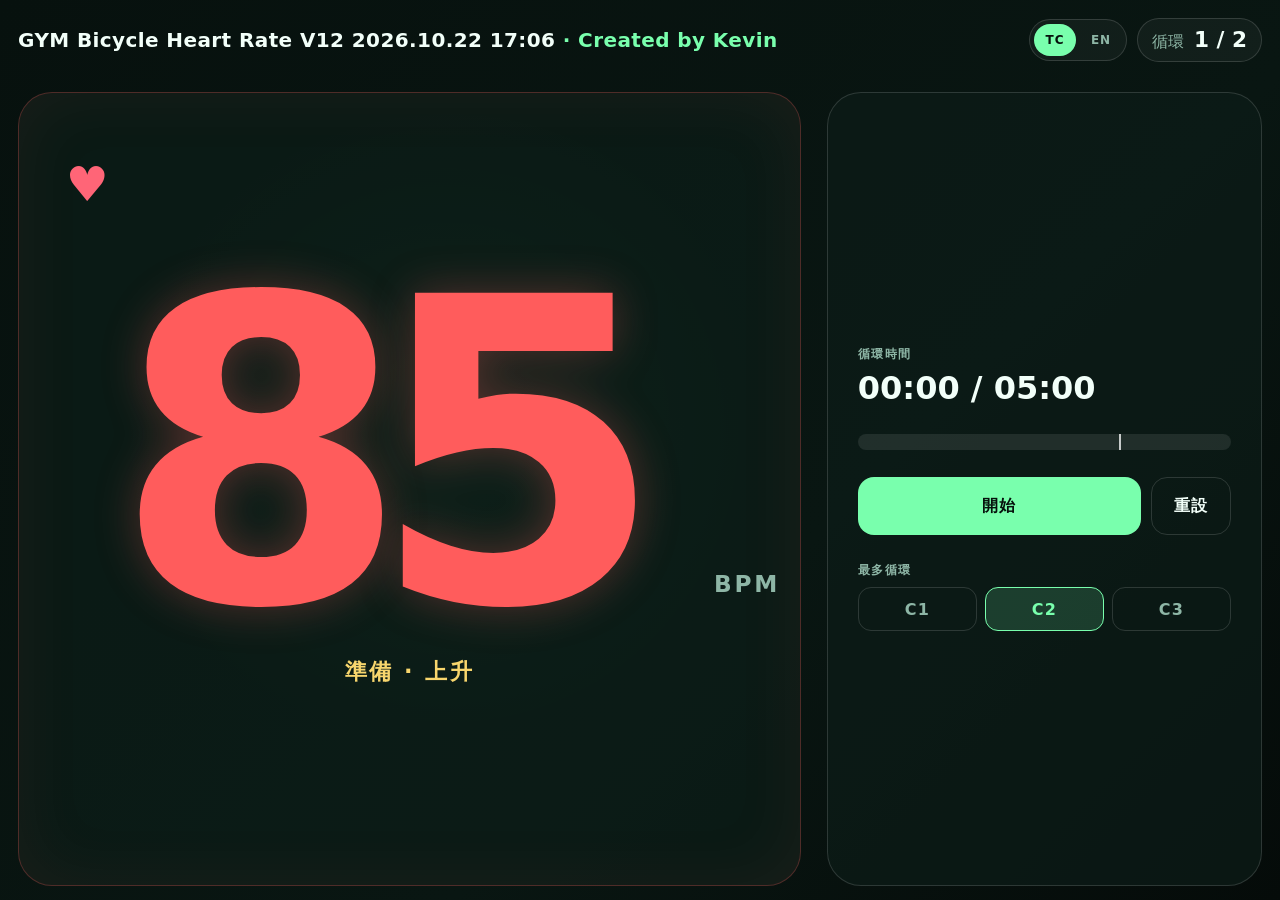
==== index.html @ 9a4c1033 "Add Traditional Chinese and English controls" ====
<!doctype html>
<html lang="zh-Hant">
<head>
  <meta charset="utf-8">
  <meta name="viewport" content="width=device-width, initial-scale=1, viewport-fit=cover">
  <meta name="theme-color" content="#07110e">
  <meta name="apple-mobile-web-app-capable" content="yes">
  <meta name="apple-mobile-web-app-status-bar-style" content="black-translucent">
  <meta name="apple-mobile-web-app-title" content="GYM">
  <link rel="apple-touch-icon" sizes="180x180" href="assets/gym-icon-180.png">
  <link rel="manifest" href="manifest.webmanifest">
  <title>GYM Bicycle Heart Rate V12 2026.10.22 17:06</title>
  <link rel="stylesheet" href="styles.css">
</head>
<body>
  <main class="app" aria-labelledby="app-title">
    <header class="status-bar">
      <h1 id="app-title" class="title-line">GYM Bicycle Heart Rate V12 2026.10.22 17:06 <span>· Created by Kevin</span></h1>
      <div class="header-actions">
        <div class="language-switcher" role="group" aria-label="Language">
          <button class="language-button is-selected" type="button" data-language="tc" aria-pressed="true">TC</button>
          <button class="language-button" type="button" data-language="en" aria-pressed="false">EN</button>
        </div>
        <div class="cycle-badge" aria-live="polite">
        <span id="cycle-badge-label">循環</span>
        <strong id="cycle-count">1 / 3</strong>
        </div>
      </div>
    </header>

    <section class="heart-panel" aria-label="目標心率">
      <div class="heart-mark" aria-hidden="true">♥</div>
      <div class="rate-wrap">
        <output id="heart-rate" class="heart-rate" aria-live="polite">85</output>
        <span id="rate-unit" class="unit">BPM</span>
      </div>
      <p id="phase-label" class="phase-label">準備 · 上升</p>
    </section>

    <section class="controls-panel">
      <div class="time-block">
        <span id="cycle-time-label" class="time-label">循環時間</span>
        <output id="cycle-time" class="time-value">00:00 / 05:00</output>
      </div>

      <div class="progress-track" aria-label="Cycle progress">
        <div id="progress-fill" class="progress-fill"></div>
        <span class="peak-marker" aria-hidden="true"></span>
      </div>

      <div class="button-row">
        <button id="start-button" class="primary-button" type="button">開始</button>
        <button id="reset-button" class="secondary-button" type="button">重設</button>
      </div>

      <div id="cycle-selector" class="cycle-selector" role="group" aria-label="最多循環次數">
        <span id="max-cycles-label" class="time-label">最多循環</span>
        <div class="cycle-options">
          <button class="cycle-option" type="button" data-cycles="1" aria-pressed="false">C1</button>
          <button class="cycle-option is-selected" type="button" data-cycles="2" aria-pressed="true">C2</button>
          <button class="cycle-option" type="button" data-cycles="3" aria-pressed="false">C3</button>
        </div>
      </div>
    </section>

    <div id="done-overlay" class="done-overlay" role="alertdialog" aria-modal="true" aria-labelledby="done-title" hidden>
      <div class="done-card">
        <p id="done-eyebrow" class="eyebrow">運動完成</p>
        <h2 id="done-title">DONE</h2>
        <p id="done-summary">2 cycles · 10 minutes</p>
        <button id="done-reset-button" class="primary-button" type="button">再來一次</button>
      </div>
    </div>

    <aside class="rotate-notice" aria-live="polite">
      請將 iPhone 轉為橫向
    </aside>
  </main>

  <script src="app.js"></script>
</body>
</html>
---- styles.css ----
:root {
  color-scheme: dark;
  --bg: #07110e;
  --panel: #0d1d18;
  --text: #f2fff9;
  --muted: #8eb6a6;
  --green: #79ffad;
  --yellow: #f8d66d;
  --red: #ff6577;
  --rate-color: hsl(0 100% 68%);
  --line: rgba(255, 255, 255, 0.14);
}

* {
  box-sizing: border-box;
}

html,
body {
  min-height: 100%;
  margin: 0;
  overflow: hidden;
  background: var(--bg);
}

body {
  font-family: ui-rounded, "SF Pro Rounded", "Avenir Next", system-ui, sans-serif;
  color: var(--text);
  -webkit-font-smoothing: antialiased;
  -webkit-tap-highlight-color: transparent;
}

button {
  font: inherit;
}

.app {
  position: relative;
  display: grid;
  grid-template-columns: minmax(0, 1fr) minmax(280px, 34vw);
  grid-template-rows: auto minmax(0, 1fr);
  gap: clamp(10px, 2vw, 26px);
  width: 100vw;
  height: 100svh;
  padding: max(14px, env(safe-area-inset-top))
    max(18px, env(safe-area-inset-right))
    max(14px, env(safe-area-inset-bottom))
    max(18px, env(safe-area-inset-left));
  background:
    radial-gradient(circle at 35% 48%, rgba(121, 255, 173, 0.1), transparent 34%),
    linear-gradient(135deg, #07110e, #091612 62%, #050b09);
}

.status-bar {
  grid-column: 1 / -1;
  display: flex;
  align-items: center;
  justify-content: space-between;
  min-height: 52px;
}

.header-actions {
  display: flex;
  align-items: center;
  gap: 10px;
}

.language-switcher {
  display: grid;
  grid-template-columns: repeat(2, auto);
  gap: 4px;
  padding: 4px;
  border: 1px solid var(--line);
  border-radius: 999px;
  background: rgba(255, 255, 255, 0.04);
}

.language-button {
  min-width: 42px;
  min-height: 32px;
  border: 0;
  border-radius: 999px;
  background: transparent;
  color: var(--muted);
  font-size: 0.75rem;
  font-weight: 900;
  letter-spacing: 0.08em;
  cursor: pointer;
}

.language-button.is-selected {
  background: var(--green);
  color: #06110c;
}

.eyebrow,
.status-bar h1 {
  margin: 0;
}

.eyebrow {
  color: var(--green);
  font-size: clamp(0.68rem, 1.3vw, 0.9rem);
  font-weight: 800;
  letter-spacing: 0.16em;
}

.status-bar .title-line {
  overflow: hidden;
  font-size: clamp(0.74rem, 1.7vw, 1.25rem);
  font-weight: 850;
  letter-spacing: 0.02em;
  text-overflow: ellipsis;
  white-space: nowrap;
}

.title-line span {
  color: var(--green);
}

.cycle-badge {
  display: flex;
  align-items: baseline;
  gap: 10px;
  padding: 8px 14px;
  border: 1px solid var(--line);
  border-radius: 999px;
  background: rgba(255, 255, 255, 0.04);
  color: var(--muted);
}

.cycle-badge strong {
  color: var(--text);
  font-size: clamp(1rem, 2vw, 1.35rem);
}

.heart-panel {
  position: relative;
  display: grid;
  place-content: center;
  min-width: 0;
  min-height: 0;
  overflow: hidden;
  border: 1px solid color-mix(in srgb, var(--rate-color) 28%, transparent);
  border-radius: clamp(18px, 3vw, 34px);
  background: rgba(13, 29, 24, 0.76);
  box-shadow: inset 0 0 70px color-mix(in srgb, var(--rate-color) 7%, transparent);
  transition: border-color 300ms linear, box-shadow 300ms linear;
}

.heart-mark {
  position: absolute;
  top: 8%;
  left: 6%;
  color: var(--red);
  font-size: clamp(1.5rem, 4vw, 3rem);
  animation: beat 1s ease-in-out infinite;
}

.rate-wrap {
  display: flex;
  align-items: flex-end;
  justify-content: center;
  line-height: 0.78;
}

.heart-rate {
  min-width: 2.25ch;
  color: var(--rate-color);
  font-size: clamp(9rem, 47vh, 32rem);
  font-weight: 900;
  font-variant-numeric: tabular-nums;
  letter-spacing: -0.09em;
  text-align: center;
  text-shadow: 0 0 46px color-mix(in srgb, var(--rate-color) 30%, transparent);
  transition: color 300ms linear, text-shadow 300ms linear;
}

.unit {
  margin: 0 0 3vh 1vw;
  color: var(--muted);
  font-size: clamp(0.8rem, 2.2vw, 1.45rem);
  font-weight: 800;
  letter-spacing: 0.12em;
}

.phase-label {
  margin: 4vh 0 0;
  color: var(--yellow);
  font-size: clamp(0.85rem, 2.1vw, 1.4rem);
  font-weight: 900;
  letter-spacing: 0.11em;
  text-align: center;
}

.controls-panel {
  display: flex;
  flex-direction: column;
  justify-content: center;
  gap: clamp(14px, 3vh, 28px);
  padding: clamp(16px, 3vw, 30px);
  border: 1px solid var(--line);
  border-radius: clamp(18px, 3vw, 34px);
  background: rgba(13, 29, 24, 0.72);
}

.time-block {
  display: grid;
  gap: 6px;
}

.time-label {
  color: var(--muted);
  font-size: 0.78rem;
  font-weight: 800;
  letter-spacing: 0.12em;
  text-transform: uppercase;
}

.time-value {
  font-size: clamp(1.3rem, 3vw, 2rem);
  font-weight: 850;
  font-variant-numeric: tabular-nums;
}

.progress-track {
  position: relative;
  height: 16px;
  overflow: hidden;
  border-radius: 999px;
  background: rgba(255, 255, 255, 0.09);
}

.progress-fill {
  width: 0;
  height: 100%;
  border-radius: inherit;
  background: linear-gradient(90deg, var(--green), var(--yellow), var(--red));
  transition: width 120ms linear;
}

.peak-marker {
  position: absolute;
  top: -3px;
  bottom: -3px;
  left: 70%;
  width: 2px;
  background: white;
  opacity: 0.75;
}

.button-row {
  display: grid;
  grid-template-columns: 1fr auto;
  gap: 10px;
}

.primary-button,
.secondary-button {
  min-height: 58px;
  border-radius: 16px;
  font-weight: 900;
  letter-spacing: 0.08em;
  cursor: pointer;
}

.primary-button {
  border: 0;
  background: var(--green);
  color: #06110c;
  transition: background 180ms ease, color 180ms ease, box-shadow 180ms ease;
}

.primary-button.is-running {
  background: #ff9d3d;
  color: #241000;
  box-shadow: 0 0 26px rgba(255, 157, 61, 0.38);
}

.secondary-button {
  min-width: 80px;
  border: 1px solid var(--line);
  background: transparent;
  color: var(--text);
}

.cycle-selector {
  display: grid;
  gap: 8px;
}

.cycle-options {
  display: grid;
  grid-template-columns: repeat(3, 1fr);
  gap: 8px;
}

.cycle-option {
  min-height: 44px;
  border: 1px solid var(--line);
  border-radius: 13px;
  background: transparent;
  color: var(--muted);
  font-weight: 900;
  letter-spacing: 0.08em;
  cursor: pointer;
  transition: background 160ms ease, border-color 160ms ease, color 160ms ease;
}

.cycle-option.is-selected {
  border-color: var(--green);
  background: rgba(121, 255, 173, 0.16);
  color: var(--green);
}

.cycle-option:disabled {
  cursor: not-allowed;
  opacity: 0.42;
}

.primary-button:focus-visible,
.secondary-button:focus-visible,
.cycle-option:focus-visible,
.language-button:focus-visible {
  outline: 3px solid white;
  outline-offset: 3px;
}

.done-overlay {
  position: fixed;
  z-index: 10;
  inset: 0;
  display: grid;
  place-items: center;
  padding: 24px;
  background: rgba(3, 8, 6, 0.9);
  backdrop-filter: blur(14px);
}

.done-overlay[hidden] {
  display: none;
}

.done-card {
  width: min(540px, 88vw);
  padding: clamp(28px, 5vw, 54px);
  border: 1px solid rgba(121, 255, 173, 0.35);
  border-radius: 30px;
  background: var(--panel);
  text-align: center;
  box-shadow: 0 0 100px rgba(121, 255, 173, 0.15);
}

.done-card h2 {
  margin: 0;
  color: var(--green);
  font-size: clamp(5rem, 20vw, 10rem);
  line-height: 1;
}

.done-card p:not(.eyebrow) {
  margin: 12px 0 28px;
  color: var(--muted);
}

.done-card .primary-button {
  width: 100%;
}

.rotate-notice {
  display: none;
}

@keyframes beat {
  0%, 100% { transform: scale(0.92); }
  18% { transform: scale(1.08); }
  36% { transform: scale(0.96); }
}

@media (orientation: portrait) and (max-width: 700px) {
  .app > :not(.rotate-notice) {
    visibility: hidden;
  }

  .rotate-notice {
    position: fixed;
    inset: 0;
    display: grid;
    place-items: center;
    padding: 32px;
    color: var(--green);
    font-size: clamp(1.5rem, 8vw, 2.4rem);
    font-weight: 900;
    text-align: center;
  }
}

@media (max-height: 420px) {
  .app {
    gap: 8px;
    padding-top: max(8px, env(safe-area-inset-top));
    padding-bottom: max(8px, env(safe-area-inset-bottom));
  }

  .status-bar {
    min-height: 38px;
  }

  .status-bar .title-line {
    display: block;
    font-size: clamp(0.7rem, 1.65vw, 0.92rem);
  }

  .header-actions {
    gap: 6px;
  }

  .language-button {
    min-width: 36px;
    min-height: 28px;
  }

  .cycle-badge {
    padding: 6px 10px;
  }

  .heart-rate {
    font-size: clamp(7rem, 48vh, 13rem);
  }

  .controls-panel {
    gap: 12px;
    padding: 16px;
  }

  .primary-button,
  .secondary-button {
    min-height: 46px;
  }
}
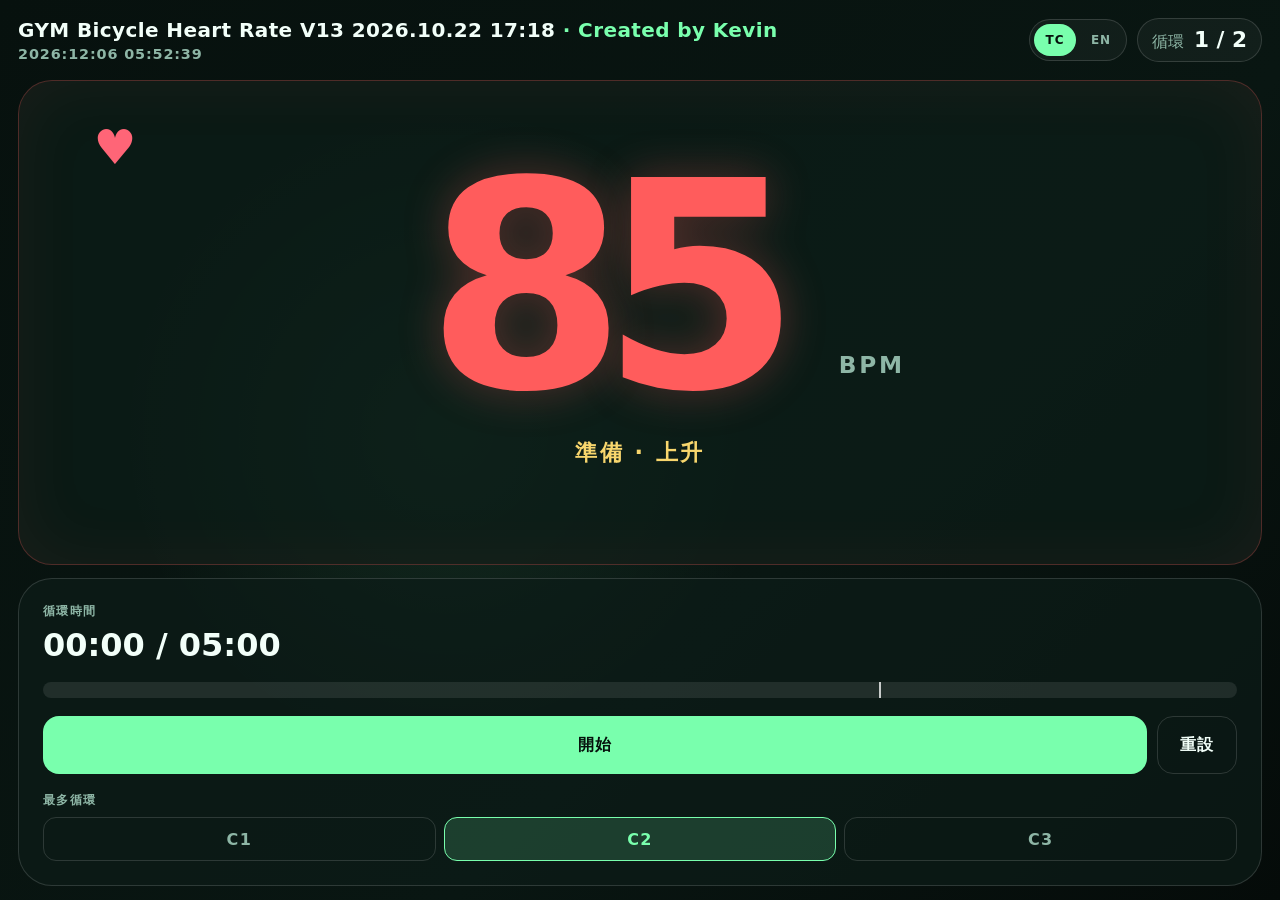
==== commit fdf74bba: "Create portrait V13 bicycle display with clock" ====
--- a/index.html
+++ b/index.html
@@ -9,13 +9,16 @@
   <meta name="apple-mobile-web-app-title" content="GYM">
   <link rel="apple-touch-icon" sizes="180x180" href="assets/gym-icon-180.png">
   <link rel="manifest" href="manifest.webmanifest">
-  <title>GYM Bicycle Heart Rate V12 2026.10.22 17:06</title>
-  <link rel="stylesheet" href="styles.css">
+  <title>GYM Bicycle Heart Rate V13 2026.10.22 17:18</title>
+  <link rel="stylesheet" href="styles.css?v=13-20261022">
 </head>
 <body>
   <main class="app" aria-labelledby="app-title">
     <header class="status-bar">
-      <h1 id="app-title" class="title-line">GYM Bicycle Heart Rate V12 2026.10.22 17:06 <span>· Created by Kevin</span></h1>
+      <div class="title-stack">
+        <h1 id="app-title" class="title-line">GYM Bicycle Heart Rate V13 2026.10.22 17:18 <span>· Created by Kevin</span></h1>
+        <time id="current-time" class="current-time" aria-live="polite"></time>
+      </div>
       <div class="header-actions">
         <div class="language-switcher" role="group" aria-label="Language">
           <button class="language-button is-selected" type="button" data-language="tc" aria-pressed="true">TC</button>
@@ -72,11 +75,8 @@
       </div>
     </div>
 
-    <aside class="rotate-notice" aria-live="polite">
-      請將 iPhone 轉為橫向
-    </aside>
   </main>
 
-  <script src="app.js"></script>
+  <script src="app.js?v=13-20261022"></script>
 </body>
 </html>
--- a/styles.css
+++ b/styles.css
@@ -37,9 +37,9 @@
 .app {
   position: relative;
   display: grid;
-  grid-template-columns: minmax(0, 1fr) minmax(280px, 34vw);
-  grid-template-rows: auto minmax(0, 1fr);
-  gap: clamp(10px, 2vw, 26px);
+  grid-template-columns: minmax(0, 1fr);
+  grid-template-rows: auto minmax(0, 1fr) auto;
+  gap: clamp(8px, 1.5vh, 16px);
   width: 100vw;
   height: 100svh;
   padding: max(14px, env(safe-area-inset-top))
@@ -52,11 +52,14 @@
 }
 
 .status-bar {
-  grid-column: 1 / -1;
   display: flex;
   align-items: center;
   justify-content: space-between;
   min-height: 52px;
+}
+
+.title-stack {
+  min-width: 0;
 }
 
 .header-actions {
@@ -112,6 +115,16 @@
   letter-spacing: 0.02em;
   text-overflow: ellipsis;
   white-space: nowrap;
+}
+
+.current-time {
+  display: block;
+  margin-top: 4px;
+  color: var(--muted);
+  font-size: clamp(0.68rem, 2.7vw, 0.9rem);
+  font-variant-numeric: tabular-nums;
+  font-weight: 800;
+  letter-spacing: 0.06em;
 }
 
 .title-line span {
@@ -167,7 +180,7 @@
 .heart-rate {
   min-width: 2.25ch;
   color: var(--rate-color);
-  font-size: clamp(9rem, 47vh, 32rem);
+  font-size: clamp(9rem, 36vh, 18rem);
   font-weight: 900;
   font-variant-numeric: tabular-nums;
   letter-spacing: -0.09em;
@@ -197,8 +210,8 @@
   display: flex;
   flex-direction: column;
   justify-content: center;
-  gap: clamp(14px, 3vh, 28px);
-  padding: clamp(16px, 3vw, 30px);
+  gap: clamp(10px, 2vh, 18px);
+  padding: clamp(14px, 4vw, 24px);
   border: 1px solid var(--line);
   border-radius: clamp(18px, 3vw, 34px);
   background: rgba(13, 29, 24, 0.72);
@@ -367,42 +380,23 @@
   width: 100%;
 }
 
-.rotate-notice {
-  display: none;
-}
-
 @keyframes beat {
   0%, 100% { transform: scale(0.92); }
   18% { transform: scale(1.08); }
   36% { transform: scale(0.96); }
 }
 
-@media (orientation: portrait) and (max-width: 700px) {
-  .app > :not(.rotate-notice) {
-    visibility: hidden;
-  }
-
-  .rotate-notice {
-    position: fixed;
-    inset: 0;
-    display: grid;
-    place-items: center;
-    padding: 32px;
-    color: var(--green);
-    font-size: clamp(1.5rem, 8vw, 2.4rem);
-    font-weight: 900;
-    text-align: center;
-  }
-}
-
 @media (max-height: 420px) {
   .app {
+    grid-template-columns: minmax(0, 1fr) minmax(250px, 34vw);
+    grid-template-rows: auto minmax(0, 1fr);
     gap: 8px;
     padding-top: max(8px, env(safe-area-inset-top));
     padding-bottom: max(8px, env(safe-area-inset-bottom));
   }
 
   .status-bar {
+    grid-column: 1 / -1;
     min-height: 38px;
   }
 
@@ -425,7 +419,7 @@
   }
 
   .heart-rate {
-    font-size: clamp(7rem, 48vh, 13rem);
+    font-size: clamp(7rem, 43vh, 13rem);
   }
 
   .controls-panel {
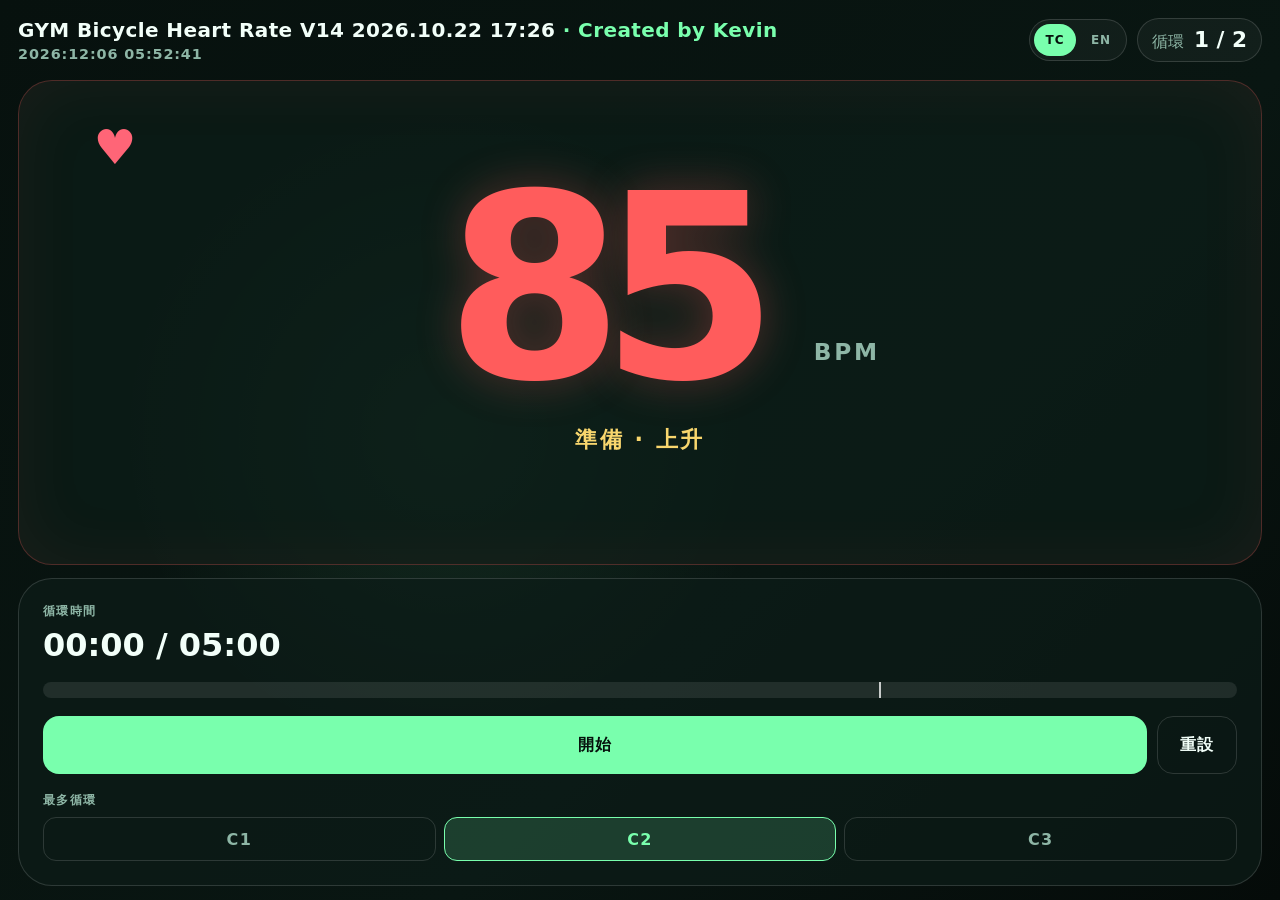
==== commit 88de5f2c: "Reduce portrait heart rate font for iPhone" ====
--- a/index.html
+++ b/index.html
@@ -9,14 +9,14 @@
   <meta name="apple-mobile-web-app-title" content="GYM">
   <link rel="apple-touch-icon" sizes="180x180" href="assets/gym-icon-180.png">
   <link rel="manifest" href="manifest.webmanifest">
-  <title>GYM Bicycle Heart Rate V13 2026.10.22 17:18</title>
-  <link rel="stylesheet" href="styles.css?v=13-20261022">
+  <title>GYM Bicycle Heart Rate V14 2026.10.22 17:26</title>
+  <link rel="stylesheet" href="styles.css?v=14-20261022">
 </head>
 <body>
   <main class="app" aria-labelledby="app-title">
     <header class="status-bar">
       <div class="title-stack">
-        <h1 id="app-title" class="title-line">GYM Bicycle Heart Rate V13 2026.10.22 17:18 <span>· Created by Kevin</span></h1>
+        <h1 id="app-title" class="title-line">GYM Bicycle Heart Rate V14 2026.10.22 17:26 <span>· Created by Kevin</span></h1>
         <time id="current-time" class="current-time" aria-live="polite"></time>
       </div>
       <div class="header-actions">
@@ -77,6 +77,6 @@
 
   </main>
 
-  <script src="app.js?v=13-20261022"></script>
+  <script src="app.js?v=14-20261022"></script>
 </body>
 </html>
--- a/styles.css
+++ b/styles.css
@@ -180,7 +180,7 @@
 .heart-rate {
   min-width: 2.25ch;
   color: var(--rate-color);
-  font-size: clamp(9rem, 36vh, 18rem);
+  font-size: clamp(8rem, 32vh, 16rem);
   font-weight: 900;
   font-variant-numeric: tabular-nums;
   letter-spacing: -0.09em;
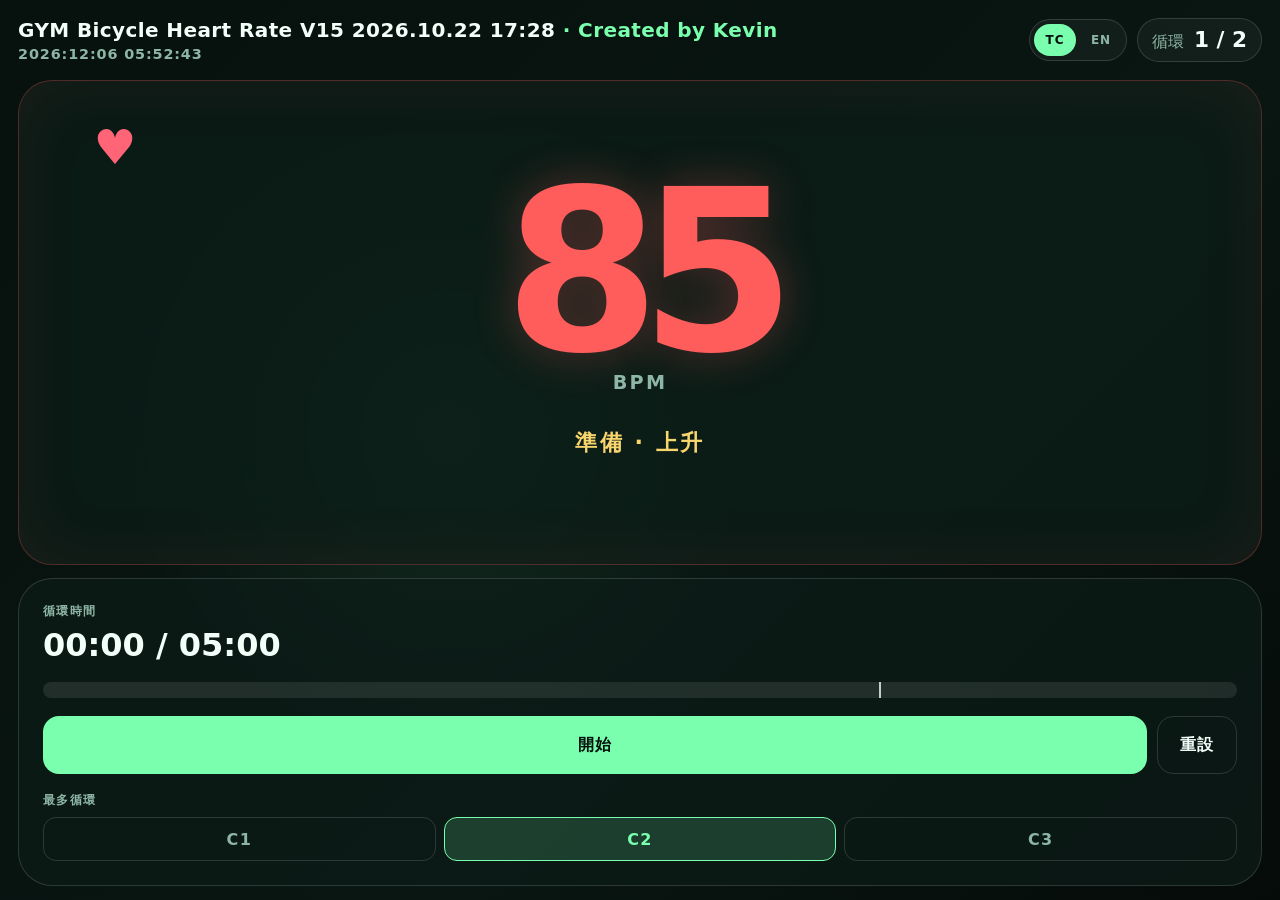
==== commit 5a1107d2: "Fit three digit heart rates on iPhone" ====
--- a/index.html
+++ b/index.html
@@ -9,14 +9,14 @@
   <meta name="apple-mobile-web-app-title" content="GYM">
   <link rel="apple-touch-icon" sizes="180x180" href="assets/gym-icon-180.png">
   <link rel="manifest" href="manifest.webmanifest">
-  <title>GYM Bicycle Heart Rate V14 2026.10.22 17:26</title>
-  <link rel="stylesheet" href="styles.css?v=14-20261022">
+  <title>GYM Bicycle Heart Rate V15 2026.10.22 17:28</title>
+  <link rel="stylesheet" href="styles.css?v=15-20261022">
 </head>
 <body>
   <main class="app" aria-labelledby="app-title">
     <header class="status-bar">
       <div class="title-stack">
-        <h1 id="app-title" class="title-line">GYM Bicycle Heart Rate V14 2026.10.22 17:26 <span>· Created by Kevin</span></h1>
+        <h1 id="app-title" class="title-line">GYM Bicycle Heart Rate V15 2026.10.22 17:28 <span>· Created by Kevin</span></h1>
         <time id="current-time" class="current-time" aria-live="polite"></time>
       </div>
       <div class="header-actions">
@@ -77,6 +77,6 @@
 
   </main>
 
-  <script src="app.js?v=14-20261022"></script>
+  <script src="app.js?v=15-20261022"></script>
 </body>
 </html>
--- a/styles.css
+++ b/styles.css
@@ -172,15 +172,16 @@
 
 .rate-wrap {
   display: flex;
-  align-items: flex-end;
+  flex-direction: column;
+  align-items: center;
   justify-content: center;
   line-height: 0.78;
 }
 
 .heart-rate {
-  min-width: 2.25ch;
+  min-width: 3ch;
   color: var(--rate-color);
-  font-size: clamp(8rem, 32vh, 16rem);
+  font-size: clamp(7rem, min(27vh, 46vw), 14rem);
   font-weight: 900;
   font-variant-numeric: tabular-nums;
   letter-spacing: -0.09em;
@@ -190,9 +191,9 @@
 }
 
 .unit {
-  margin: 0 0 3vh 1vw;
-  color: var(--muted);
-  font-size: clamp(0.8rem, 2.2vw, 1.45rem);
+  margin: 16px 0 0;
+  color: var(--muted);
+  font-size: clamp(0.8rem, 4vw, 1.2rem);
   font-weight: 800;
   letter-spacing: 0.12em;
 }
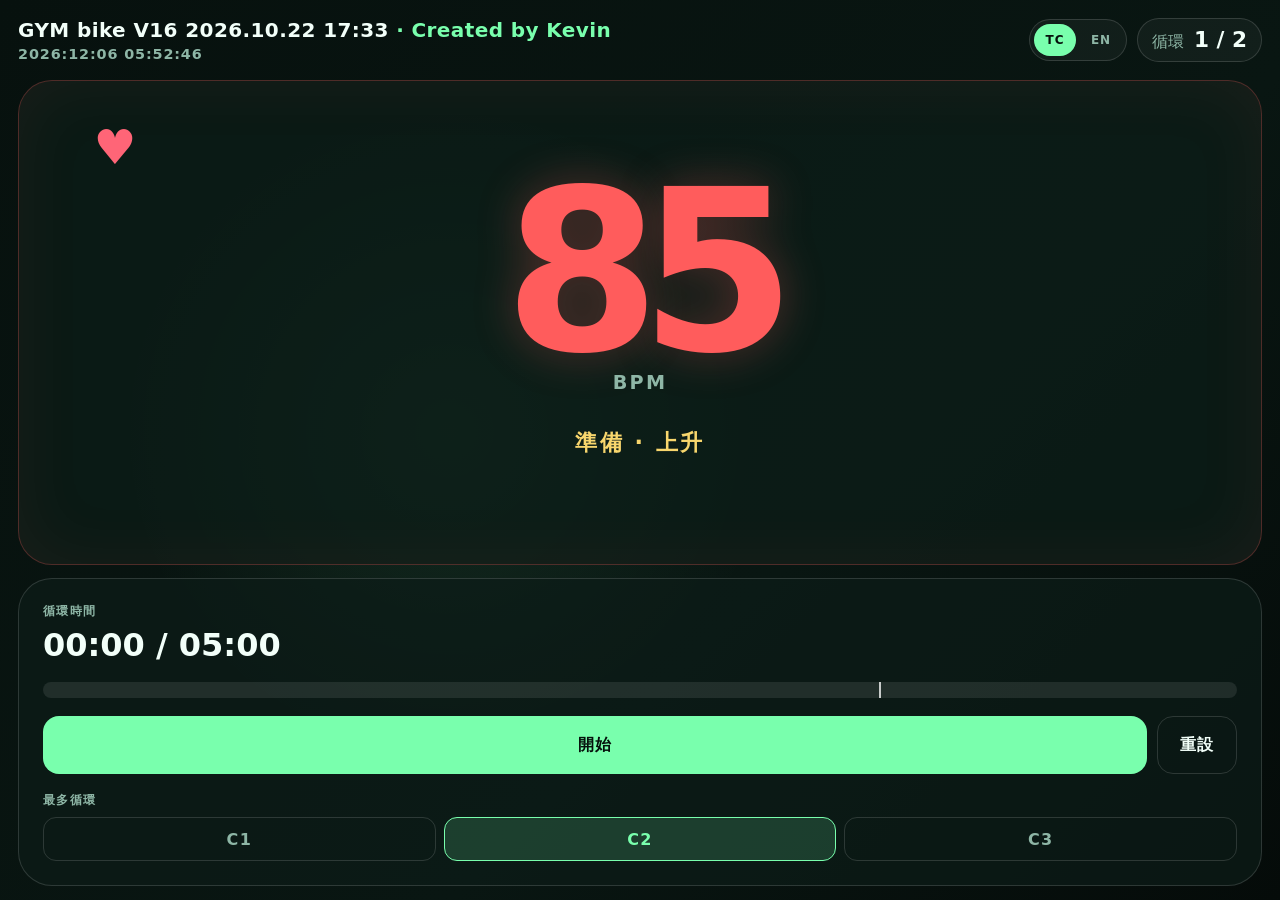
==== commit b592fbc5: "Rename GYM bike title" ====
--- a/index.html
+++ b/index.html
@@ -9,14 +9,14 @@
   <meta name="apple-mobile-web-app-title" content="GYM">
   <link rel="apple-touch-icon" sizes="180x180" href="assets/gym-icon-180.png">
   <link rel="manifest" href="manifest.webmanifest">
-  <title>GYM Bicycle Heart Rate V15 2026.10.22 17:28</title>
-  <link rel="stylesheet" href="styles.css?v=15-20261022">
+  <title>GYM bike V16 2026.10.22 17:33</title>
+  <link rel="stylesheet" href="styles.css?v=16-20261022">
 </head>
 <body>
   <main class="app" aria-labelledby="app-title">
     <header class="status-bar">
       <div class="title-stack">
-        <h1 id="app-title" class="title-line">GYM Bicycle Heart Rate V15 2026.10.22 17:28 <span>· Created by Kevin</span></h1>
+        <h1 id="app-title" class="title-line">GYM bike V16 2026.10.22 17:33 <span>· Created by Kevin</span></h1>
         <time id="current-time" class="current-time" aria-live="polite"></time>
       </div>
       <div class="header-actions">
@@ -77,6 +77,6 @@
 
   </main>
 
-  <script src="app.js?v=15-20261022"></script>
+  <script src="app.js?v=16-20261022"></script>
 </body>
 </html>
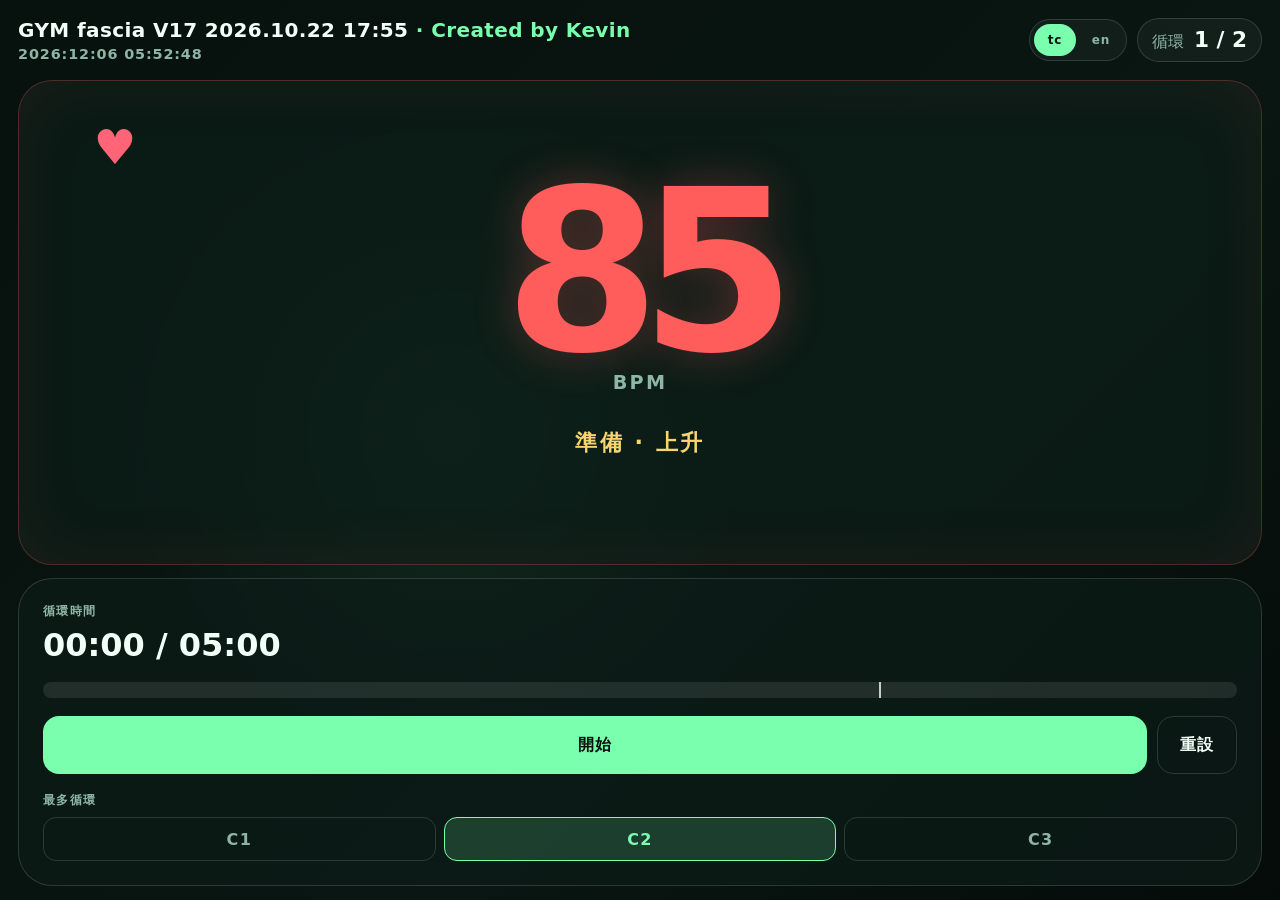
==== commit 9e7c5bb5: "Release GYM fascia V17 with language controls" ====
--- a/index.html
+++ b/index.html
@@ -6,23 +6,23 @@
   <meta name="theme-color" content="#07110e">
   <meta name="apple-mobile-web-app-capable" content="yes">
   <meta name="apple-mobile-web-app-status-bar-style" content="black-translucent">
-  <meta name="apple-mobile-web-app-title" content="GYM">
+  <meta name="apple-mobile-web-app-title" content="GYM fascia">
   <link rel="apple-touch-icon" sizes="180x180" href="assets/gym-icon-180.png">
   <link rel="manifest" href="manifest.webmanifest">
-  <title>GYM bike V16 2026.10.22 17:33</title>
+  <title>GYM fascia V17 2026.10.22 17:55</title>
   <link rel="stylesheet" href="styles.css?v=16-20261022">
 </head>
 <body>
   <main class="app" aria-labelledby="app-title">
     <header class="status-bar">
       <div class="title-stack">
-        <h1 id="app-title" class="title-line">GYM bike V16 2026.10.22 17:33 <span>· Created by Kevin</span></h1>
+        <h1 id="app-title" class="title-line">GYM fascia V17 2026.10.22 17:55 <span>· Created by Kevin</span></h1>
         <time id="current-time" class="current-time" aria-live="polite"></time>
       </div>
       <div class="header-actions">
         <div class="language-switcher" role="group" aria-label="Language">
-          <button class="language-button is-selected" type="button" data-language="tc" aria-pressed="true">TC</button>
-          <button class="language-button" type="button" data-language="en" aria-pressed="false">EN</button>
+          <button class="language-button is-selected" type="button" data-language="tc" aria-pressed="true">tc</button>
+          <button class="language-button" type="button" data-language="en" aria-pressed="false">en</button>
         </div>
         <div class="cycle-badge" aria-live="polite">
         <span id="cycle-badge-label">循環</span>
@@ -77,6 +77,6 @@
 
   </main>
 
-  <script src="app.js?v=16-20261022"></script>
+  <script src="app.js?v=17-20261022"></script>
 </body>
 </html>
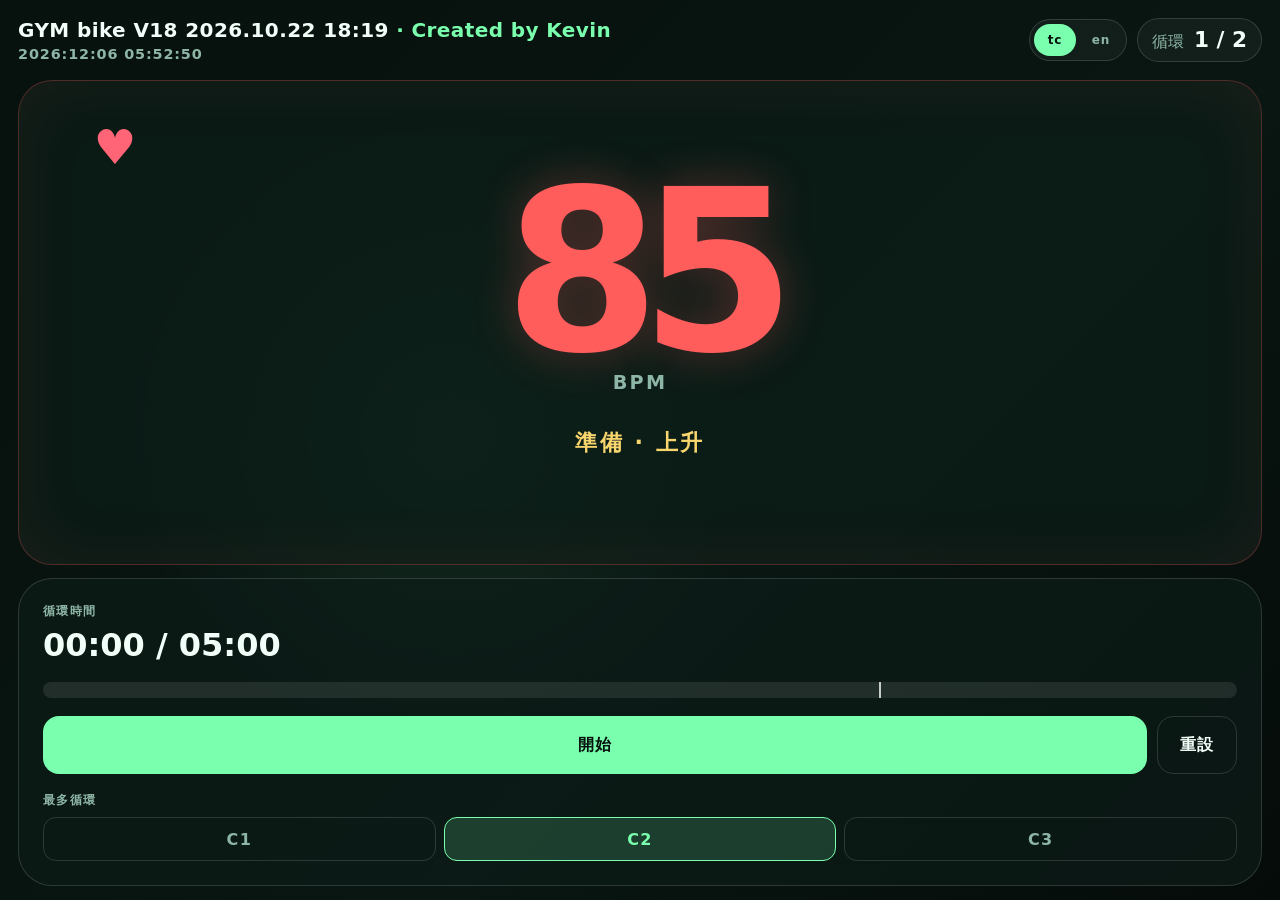
==== commit 39975ec9: "Align GYM bike folder and release V18" ====
--- a/index.html
+++ b/index.html
@@ -6,17 +6,17 @@
   <meta name="theme-color" content="#07110e">
   <meta name="apple-mobile-web-app-capable" content="yes">
   <meta name="apple-mobile-web-app-status-bar-style" content="black-translucent">
-  <meta name="apple-mobile-web-app-title" content="GYM fascia">
+  <meta name="apple-mobile-web-app-title" content="GYM bike">
   <link rel="apple-touch-icon" sizes="180x180" href="assets/gym-icon-180.png">
   <link rel="manifest" href="manifest.webmanifest">
-  <title>GYM fascia V17 2026.10.22 17:55</title>
+  <title>GYM bike V18 2026.10.22 18:19</title>
   <link rel="stylesheet" href="styles.css?v=16-20261022">
 </head>
 <body>
   <main class="app" aria-labelledby="app-title">
     <header class="status-bar">
       <div class="title-stack">
-        <h1 id="app-title" class="title-line">GYM fascia V17 2026.10.22 17:55 <span>· Created by Kevin</span></h1>
+        <h1 id="app-title" class="title-line">GYM bike V18 2026.10.22 18:19 <span>· Created by Kevin</span></h1>
         <time id="current-time" class="current-time" aria-live="polite"></time>
       </div>
       <div class="header-actions">
@@ -77,6 +77,6 @@
 
   </main>
 
-  <script src="app.js?v=17-20261022"></script>
+  <script src="app.js?v=18-20261022"></script>
 </body>
 </html>
